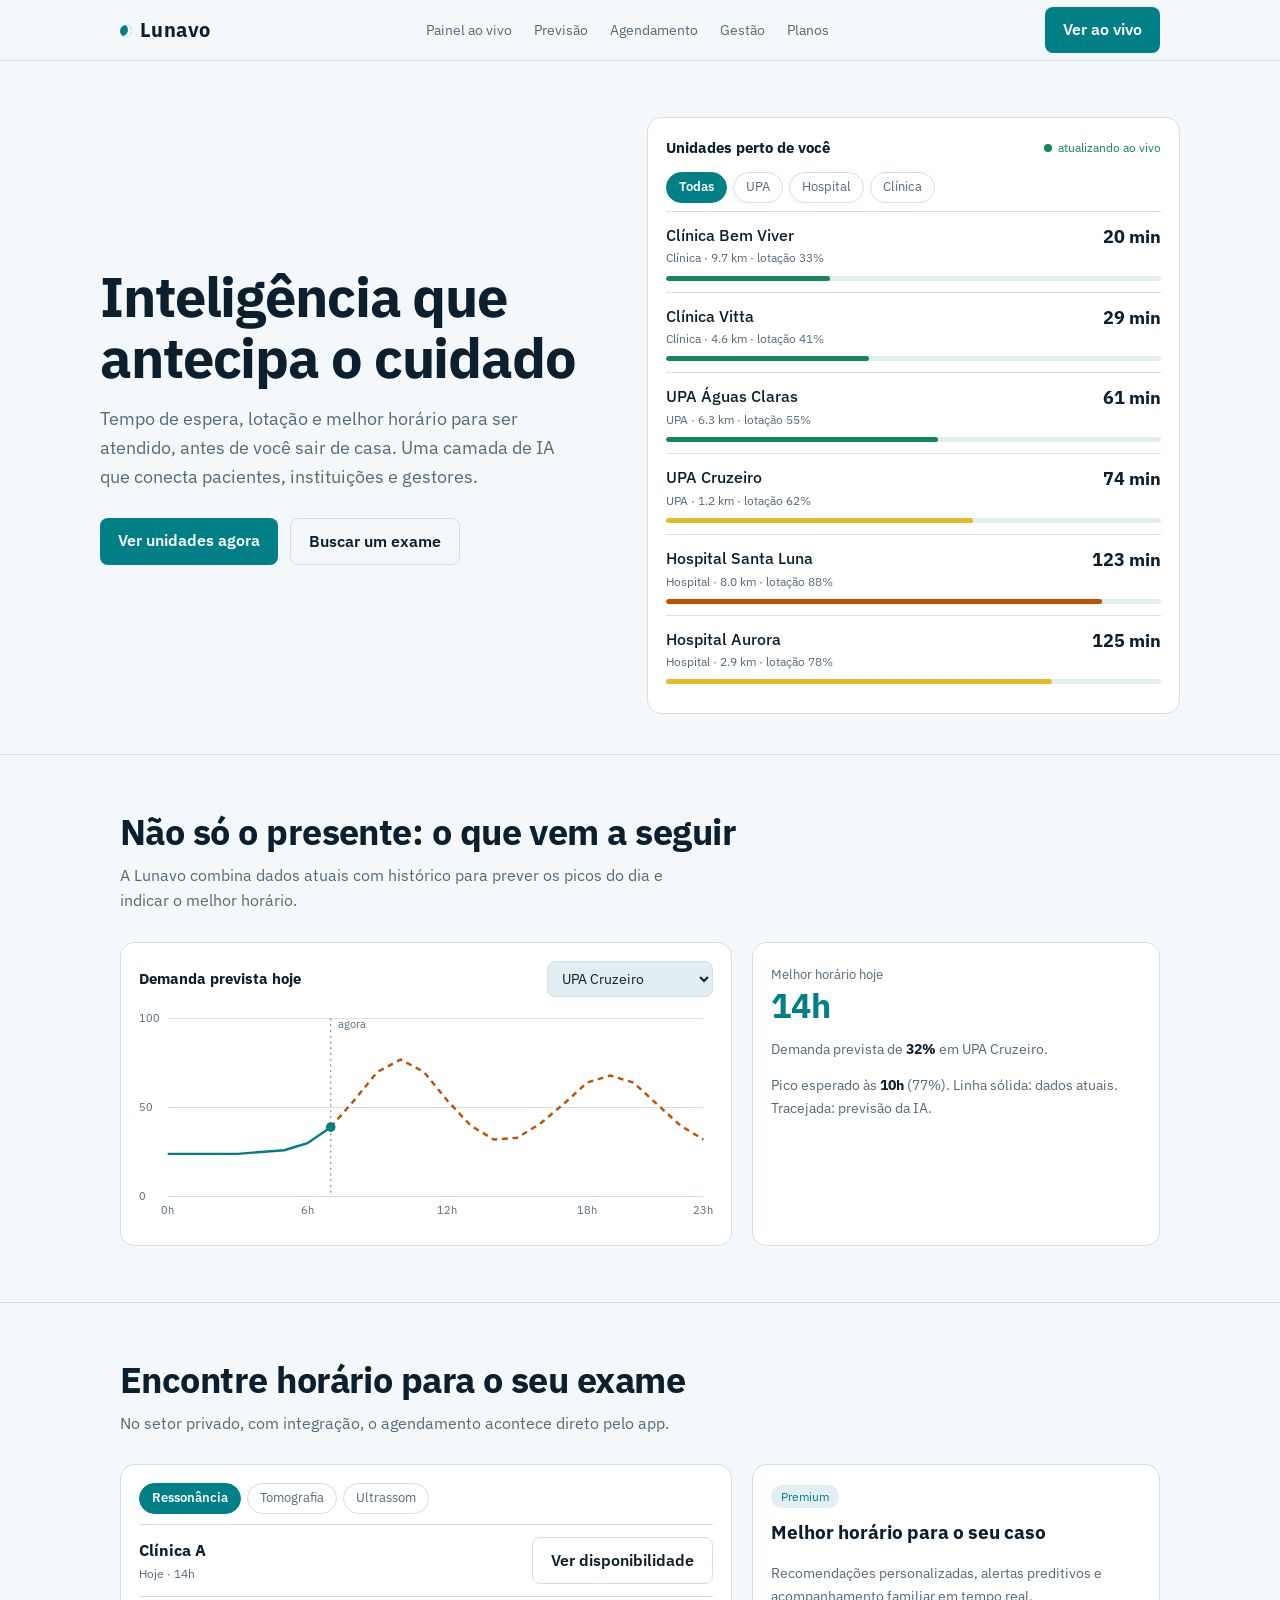
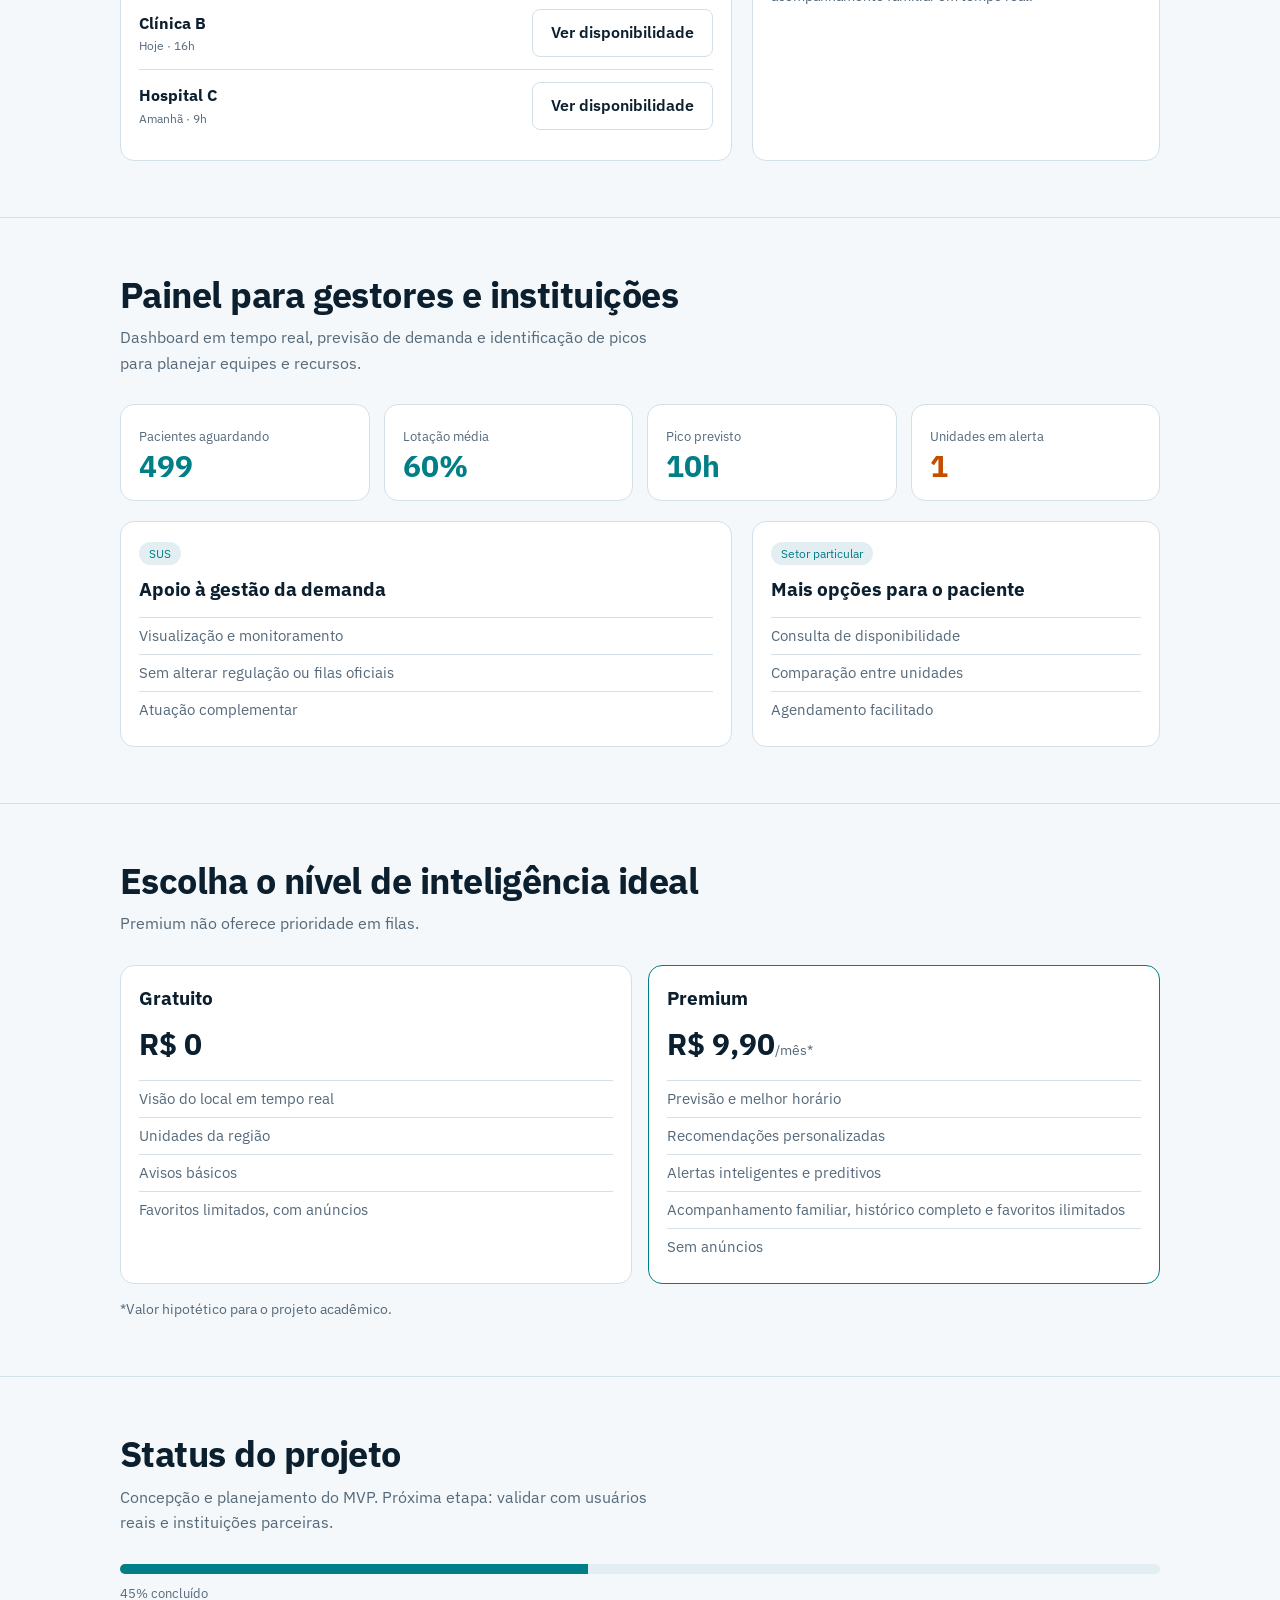
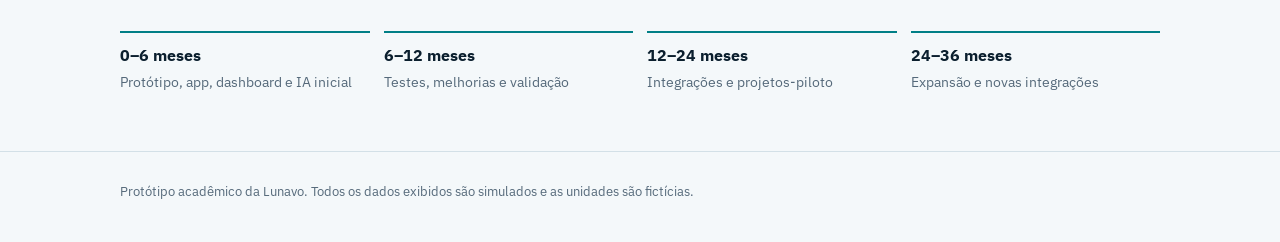
==== Lunavo – Site inicial.html @ 8974457f "Add files via upload" ====
<!DOCTYPE html>
<html lang="pt-BR">
<head>
<meta charset="utf-8">
<meta name="viewport" content="width=device-width, initial-scale=1, viewport-fit=cover">
<title>Lunavo – Inteligência que antecipa o cuidado</title>
<link rel="stylesheet" href="https://fonts.googleapis.com/css2?family=IBM+Plex+Sans:wght@400;500;600;700&display=swap">
<style>
:root{--bg:#000a15;--surf:#0d2030;--surf2:#10344e;--line:#1b2f3c;--txt:#e8f0f5;--mut:#8b96a2;--acc:#00c4c4;--warn:#f06000;--ok:#2fd08a;--on-acc:#001a1a;color-scheme:dark;box-sizing:border-box;padding-top:env(safe-area-inset-top,0px);padding-bottom:env(safe-area-inset-bottom,0px)}
@media (prefers-color-scheme:light){:root:not([data-theme="dark"]){--bg:#f4f8fa;--surf:#fff;--surf2:#e3eef3;--line:#d3e0e7;--txt:#0b1f2e;--mut:#55697a;--acc:#007f86;--warn:#c24e00;--ok:#13875a;--on-acc:#fff;color-scheme:light}}
*{box-sizing:border-box;margin:0}
html{scroll-behavior:smooth;scroll-padding-top:70px}
body{background:var(--bg);color:var(--txt);font-family:"IBM Plex Sans",system-ui,sans-serif;line-height:1.6}
a{color:inherit;text-decoration:none}
button{font:inherit;color:inherit;cursor:pointer}
:focus-visible{outline:2px solid var(--acc);outline-offset:2px}
.wrap{max-width:1080px;margin:0 auto;padding:0 20px}
header{position:sticky;top:0;z-index:5;background:color-mix(in srgb,var(--bg) 88%,transparent);backdrop-filter:blur(8px);border-bottom:1px solid var(--line)}
header .wrap{display:flex;align-items:center;justify-content:space-between;height:60px}
.logo{font-weight:700;font-size:20px;letter-spacing:.02em}
.logo i{display:inline-block;width:12px;height:12px;border-radius:50%;background:var(--acc);margin-right:8px;box-shadow:inset -4px -1px 0 var(--bg)}
nav{display:flex;gap:22px;font-size:14px;color:var(--mut)}
nav a:hover{color:var(--txt)}
@media(max-width:700px){nav{display:none}}
.btn{background:var(--acc);color:var(--on-acc);border:0;border-radius:8px;padding:10px 18px;font-weight:600}
.btn.ghost{background:transparent;color:var(--txt);border:1px solid var(--line)}
.hero{padding:56px 0 40px;display:grid;grid-template-columns:1fr 1.05fr;gap:40px;align-items:center}
@media(max-width:860px){.hero{grid-template-columns:1fr}}
h1{font-size:clamp(34px,5.4vw,56px);line-height:1.08;font-weight:700;letter-spacing:-.02em}
.lead{color:var(--mut);font-size:18px;margin:18px 0 26px;max-width:480px}
.row{display:flex;gap:12px;flex-wrap:wrap}
.panel{background:var(--surf);border:1px solid var(--line);border-radius:14px;padding:18px}
.ph{display:flex;justify-content:space-between;align-items:center;margin-bottom:12px;gap:10px;flex-wrap:wrap}
.ph b{font-size:15px}
.live{font-size:12px;color:var(--ok);display:flex;align-items:center;gap:6px}
.live::before{content:"";width:8px;height:8px;border-radius:50%;background:var(--ok);animation:pulse 1.6s infinite}
@keyframes pulse{50%{opacity:.25}}
@media(prefers-reduced-motion:reduce){.live::before{animation:none}}
.chips{display:flex;gap:6px;flex-wrap:wrap}
.chip{border:1px solid var(--line);background:transparent;border-radius:99px;padding:4px 12px;font-size:13px;color:var(--mut)}
.chip[aria-pressed="true"]{background:var(--acc);color:var(--on-acc);border-color:var(--acc);font-weight:600}
.unit{display:grid;grid-template-columns:1fr auto;gap:2px 12px;padding:11px 0;border-top:1px solid var(--line);cursor:pointer;background:none;border-left:0;border-right:0;border-bottom:0;width:100%;text-align:left}
.unit:hover .n{color:var(--acc)}
.n{font-weight:500}
.meta{font-size:12px;color:var(--mut)}
.wait{font-weight:700;font-size:18px;text-align:right}
.bar{grid-column:1/-1;height:5px;background:var(--surf2);border-radius:9px;overflow:hidden;margin-top:6px}
.bar span{display:block;height:100%;border-radius:9px;transition:width .8s,background .8s}
section{padding:56px 0;border-top:1px solid var(--line)}
h2{font-size:clamp(26px,3.6vw,36px);line-height:1.15;letter-spacing:-.015em;margin-bottom:10px}
.sub{color:var(--mut);max-width:560px;margin-bottom:28px}
.grid2{display:grid;grid-template-columns:1.5fr 1fr;gap:20px}
.grid3{display:grid;grid-template-columns:repeat(3,1fr);gap:16px}
.grid4{display:grid;grid-template-columns:repeat(4,1fr);gap:14px}
@media(max-width:860px){.grid2,.grid3{grid-template-columns:1fr}.grid4{grid-template-columns:1fr 1fr}}
select{background:var(--surf2);color:var(--txt);border:1px solid var(--line);border-radius:8px;padding:7px 10px;font:inherit;font-size:14px}
svg text{fill:var(--mut);font-size:11px;font-family:inherit}
.big{font-size:34px;font-weight:700;color:var(--acc);line-height:1.1}
.kpi .big{font-size:30px}
.kpi small{color:var(--mut);font-size:13px}
.tip{margin-top:14px;font-size:14px;color:var(--mut)}
.tip b{color:var(--txt)}
.slot{display:flex;justify-content:space-between;align-items:center;gap:10px;padding:12px 0;border-top:1px solid var(--line)}
.slot.sel{color:var(--acc)}
.msg{margin-top:12px;padding:12px;border-radius:8px;background:var(--surf2);font-size:14px;display:none}
.list{list-style:none;padding:0;margin-top:12px;color:var(--mut);font-size:15px}
.list li{padding:6px 0;border-top:1px solid var(--line)}
.tag{display:inline-block;font-size:12px;padding:2px 10px;border-radius:99px;background:var(--surf2);color:var(--acc);margin-bottom:10px}
.plan.pro{border-color:var(--acc)}
.price{font-size:30px;font-weight:700;margin:6px 0 10px}
.price small{font-size:14px;color:var(--mut);font-weight:400}
.prog{height:10px;background:var(--surf2);border-radius:9px;overflow:hidden;margin:14px 0 6px}
.prog span{display:block;width:45%;height:100%;background:var(--acc)}
.steps{display:grid;grid-template-columns:repeat(4,1fr);gap:14px;margin-top:26px}
@media(max-width:860px){.steps{grid-template-columns:1fr 1fr}}
.steps div{border-top:2px solid var(--acc);padding-top:10px}
.steps b{display:block}.steps span{color:var(--mut);font-size:14px}
footer{padding:30px 0 40px;border-top:1px solid var(--line);color:var(--mut);font-size:13px}
</style>
</head>
<body>
<header><div class="wrap">
<a class="logo" href="#topo"><i></i>Lunavo</a>
<nav><a href="#painel">Painel ao vivo</a><a href="#previsao">Previsão</a><a href="#agendar">Agendamento</a><a href="#gestao">Gestão</a><a href="#planos">Planos</a></nav>
<a class="btn" href="#painel">Ver ao vivo</a>
</div></header>

<main id="topo">
<div class="wrap hero">
<div>
<h1>Inteligência que antecipa o cuidado</h1>
<p class="lead">Tempo de espera, lotação e melhor horário para ser atendido, antes de você sair de casa. Uma camada de IA que conecta pacientes, instituições e gestores.</p>
<div class="row"><a class="btn" href="#painel">Ver unidades agora</a><a class="btn ghost" href="#agendar">Buscar um exame</a></div>
</div>
<div class="panel" id="painel">
<div class="ph"><b>Unidades perto de você</b><span class="live">atualizando ao vivo</span></div>
<div class="chips" id="filtros"></div>
<div id="lista" style="margin-top:8px"></div>
</div>
</div>

<section id="previsao"><div class="wrap">
<h2>Não só o presente: o que vem a seguir</h2>
<p class="sub">A Lunavo combina dados atuais com histórico para prever os picos do dia e indicar o melhor horário.</p>
<div class="grid2">
<div class="panel">
<div class="ph"><b>Demanda prevista hoje</b><select id="selUnid" aria-label="Unidade"></select></div>
<svg id="grafico" viewBox="0 0 600 220" width="100%" role="img" aria-label="Gráfico de demanda por hora"></svg>
</div>
<div class="panel" id="insight"></div>
</div>
</div></section>

<section id="agendar"><div class="wrap">
<h2>Encontre horário para o seu exame</h2>
<p class="sub">No setor privado, com integração, o agendamento acontece direto pelo app.</p>
<div class="grid2">
<div class="panel">
<div class="chips" id="exames"></div>
<div id="slots" style="margin-top:10px"></div>
<div class="msg" id="msg"></div>
</div>
<div class="panel"><span class="tag">Premium</span><h3>Melhor horário para o seu caso</h3><p class="tip">Recomendações personalizadas, alertas preditivos e acompanhamento familiar em tempo real.</p></div>
</div>
</div></section>

<section id="gestao"><div class="wrap">
<h2>Painel para gestores e instituições</h2>
<p class="sub">Dashboard em tempo real, previsão de demanda e identificação de picos para planejar equipes e recursos.</p>
<div class="grid4">
<div class="panel kpi"><small>Pacientes aguardando</small><div class="big" id="k1">0</div></div>
<div class="panel kpi"><small>Lotação média</small><div class="big" id="k2">0%</div></div>
<div class="panel kpi"><small>Pico previsto</small><div class="big" id="k3">–</div></div>
<div class="panel kpi"><small>Unidades em alerta</small><div class="big" id="k4" style="color:var(--warn)">0</div></div>
</div>
<div class="grid2" style="margin-top:20px">
<div class="panel"><span class="tag">SUS</span><h3>Apoio à gestão da demanda</h3>
<ul class="list"><li>Visualização e monitoramento</li><li>Sem alterar regulação ou filas oficiais</li><li>Atuação complementar</li></ul></div>
<div class="panel"><span class="tag">Setor particular</span><h3>Mais opções para o paciente</h3>
<ul class="list"><li>Consulta de disponibilidade</li><li>Comparação entre unidades</li><li>Agendamento facilitado</li></ul></div>
</div>
</div></section>

<section id="planos"><div class="wrap">
<h2>Escolha o nível de inteligência ideal</h2>
<p class="sub">Premium não oferece prioridade em filas.</p>
<div class="grid3" style="grid-template-columns:repeat(2,1fr)">
<div class="panel plan"><h3>Gratuito</h3><div class="price">R$ 0</div>
<ul class="list"><li>Visão do local em tempo real</li><li>Unidades da região</li><li>Avisos básicos</li><li>Favoritos limitados, com anúncios</li></ul></div>
<div class="panel plan pro"><h3>Premium</h3><div class="price">R$ 9,90<small>/mês*</small></div>
<ul class="list"><li>Previsão e melhor horário</li><li>Recomendações personalizadas</li><li>Alertas inteligentes e preditivos</li><li>Acompanhamento familiar, histórico completo e favoritos ilimitados</li><li>Sem anúncios</li></ul></div>
</div>
<p class="tip">*Valor hipotético para o projeto acadêmico.</p>
</div></section>

<section><div class="wrap">
<h2>Status do projeto</h2>
<p class="sub">Concepção e planejamento do MVP. Próxima etapa: validar com usuários reais e instituições parceiras.</p>
<div class="prog"><span></span></div><small style="color:var(--mut)">45% concluído</small>
<div class="steps">
<div><b>0–6 meses</b><span>Protótipo, app, dashboard e IA inicial</span></div>
<div><b>6–12 meses</b><span>Testes, melhorias e validação</span></div>
<div><b>12–24 meses</b><span>Integrações e projetos-piloto</span></div>
<div><b>24–36 meses</b><span>Expansão e novas integrações</span></div>
</div>
</div></section>
</main>

<footer><div class="wrap">Protótipo acadêmico da Lunavo. Todos os dados exibidos são simulados e as unidades são fictícias.</div></footer>

<script>
const unidades=[
{nome:"UPA Cruzeiro",tipo:"UPA",k:1.2,f:1.1,lot:62},
{nome:"Hospital Aurora",tipo:"Hospital",k:1.6,f:1.3,lot:78},
{nome:"Clínica Vitta",tipo:"Clínica",k:0.7,f:0.7,lot:41},
{nome:"UPA Águas Claras",tipo:"UPA",k:1.1,f:1,lot:55},
{nome:"Hospital Santa Luna",tipo:"Hospital",k:1.4,f:1.2,lot:88},
{nome:"Clínica Bem Viver",tipo:"Clínica",k:0.6,f:0.6,lot:33}
];
unidades.forEach((u,i)=>{u.id=i;u.dist=(1.2+i*1.7).toFixed(1)});
let filtro="Todas";
const el=id=>document.getElementById(id);
const clamp=(v,a,b)=>Math.max(a,Math.min(b,v));
const espera=u=>Math.round(u.lot*u.k);
const cor=l=>l>80?"var(--warn)":l>60?"#e8b923":"var(--ok)";

function curva(h,f){
return Math.round(clamp((22+48*Math.exp(-((h-10)**2)/7)+40*Math.exp(-((h-19)**2)/9))*f,5,100));
}

function desenharFiltros(){
el("filtros").innerHTML=["Todas","UPA","Hospital","Clínica"].map(t=>`<button class="chip" aria-pressed="${t===filtro}" data-t="${t}">${t}</button>`).join("");
el("filtros").querySelectorAll("button").forEach(b=>b.onclick=()=>{filtro=b.dataset.t;desenharFiltros();desenharLista()});
}

function desenharLista(){
const lista=unidades.filter(u=>filtro==="Todas"||u.tipo===filtro).sort((a,b)=>espera(a)-espera(b));
el("lista").innerHTML=lista.map(u=>`<button class="unit" data-id="${u.id}"><div><div class="n">${u.nome}</div><div class="meta">${u.tipo} · ${u.dist} km · lotação ${Math.round(u.lot)}%</div></div><div class="wait">${espera(u)} min</div><div class="bar"><span style="width:${u.lot}%;background:${cor(u.lot)}"></span></div></button>`).join("");
el("lista").querySelectorAll("button").forEach(b=>b.onclick=()=>{el("selUnid").value=b.dataset.id;desenharGrafico();el("previsao").scrollIntoView()});
}

function desenharGrafico(){
const u=unidades[+el("selUnid").value];
const agora=new Date().getHours();
const W=600,H=220,pl=30,pb=24,pt=10;
const x=h=>pl+(W-pl-10)*h/23,y=v=>H-pb-(H-pb-pt)*v/100;
const pts=[...Array(24).keys()].map(h=>[h,curva(h,u.f)]);
const passado=pts.filter(p=>p[0]<=agora),futuro=pts.filter(p=>p[0]>=agora);
const d=a=>a.map((p,i)=>(i?"L":"M")+x(p[0]).toFixed(1)+" "+y(p[1]).toFixed(1)).join(" ");
const grade=[0,50,100].map(v=>`<line x1="${pl}" x2="${W-10}" y1="${y(v)}" y2="${y(v)}" stroke="var(--line)"/><text x="0" y="${y(v)+4}">${v}</text>`).join("");
const horas=[0,6,12,18,23].map(h=>`<text x="${x(h)}" y="${H-6}" text-anchor="middle">${h}h</text>`).join("");
el("grafico").innerHTML=grade+horas+`<path d="${d(futuro)}" fill="none" stroke="var(--warn)" stroke-width="2.5" stroke-dasharray="6 5"/><path d="${d(passado)}" fill="none" stroke="var(--acc)" stroke-width="2.5"/><line x1="${x(agora)}" x2="${x(agora)}" y1="${pt}" y2="${H-pb}" stroke="var(--mut)" stroke-dasharray="2 4"/><circle cx="${x(agora)}" cy="${y(curva(agora,u.f))}" r="5" fill="var(--acc)"/><text x="${x(agora)+8}" y="${pt+10}">agora</text>`;
const resto=pts.filter(p=>p[0]>=agora&&p[0]<=22);
const melhor=resto.reduce((a,b)=>b[1]<a[1]?b:a,resto[0]||pts[0]);
const pico=pts.reduce((a,b)=>b[1]>a[1]?b:a);
el("insight").innerHTML=`<small style="color:var(--mut)">Melhor horário hoje</small><div class="big">${melhor[0]}h</div><p class="tip">Demanda prevista de <b>${melhor[1]}%</b> em ${u.nome}.</p><p class="tip">Pico esperado às <b>${pico[0]}h</b> (${pico[1]}%). Linha sólida: dados atuais. Tracejada: previsão da IA.</p>`;
}

function desenharGestao(){
const total=unidades.reduce((s,u)=>s+Math.round(u.lot*1.4),0);
el("k1").textContent=total;
el("k2").textContent=Math.round(unidades.reduce((s,u)=>s+u.lot,0)/unidades.length)+"%";
const agora=new Date().getHours();
const picos=[...Array(24).keys()].filter(h=>h>agora).map(h=>[h,curva(h,1)]);
const p=picos.length?picos.reduce((a,b)=>b[1]>a[1]?b:a):[19,0];
el("k3").textContent=p[0]+"h";
el("k4").textContent=unidades.filter(u=>u.lot>80).length;
}

function tick(){
unidades.forEach(u=>{u.lot=clamp(u.lot+(Math.random()-.5)*7,15,98)});
desenharLista();desenharGestao();
}

const exames={
"Ressonância":[["Clínica A","Hoje · 14h"],["Clínica B","Hoje · 16h"],["Hospital C","Amanhã · 9h"]],
"Tomografia":[["Hospital C","Hoje · 17h"],["Clínica A","Amanhã · 8h"],["Clínica D","Amanhã · 11h"]],
"Ultrassom":[["Clínica B","Hoje · 13h"],["Clínica D","Hoje · 15h"],["Clínica A","Amanhã · 10h"]]
};
let exame="Ressonância";
function desenharExames(){
el("exames").innerHTML=Object.keys(exames).map(e=>`<button class="chip" aria-pressed="${e===exame}" data-e="${e}">${e}</button>`).join("");
el("exames").querySelectorAll("button").forEach(b=>b.onclick=()=>{exame=b.dataset.e;el("msg").style.display="none";desenharExames()});
el("slots").innerHTML=exames[exame].map((s,i)=>`<div class="slot"><div><b>${s[0]}</b><div class="meta">${s[1]}</div></div><button class="btn ghost" data-i="${i}">Ver disponibilidade</button></div>`).join("");
el("slots").querySelectorAll("button").forEach(b=>b.onclick=()=>{
const s=exames[exame][+b.dataset.i];
const m=el("msg");m.style.display="block";
m.textContent=`Horário reservado (simulação): ${exame} em ${s[0]}, ${s[1]}. Você receberá um lembrete pelo app.`;
});
}

el("selUnid").innerHTML=unidades.map(u=>`<option value="${u.id}">${u.nome}</option>`).join("");
el("selUnid").onchange=desenharGrafico;
desenharFiltros();desenharLista();desenharGrafico();desenharGestao();desenharExames();
setInterval(tick,3000);
setInterval(desenharGrafico,60000);
</script>
</body>
</html>
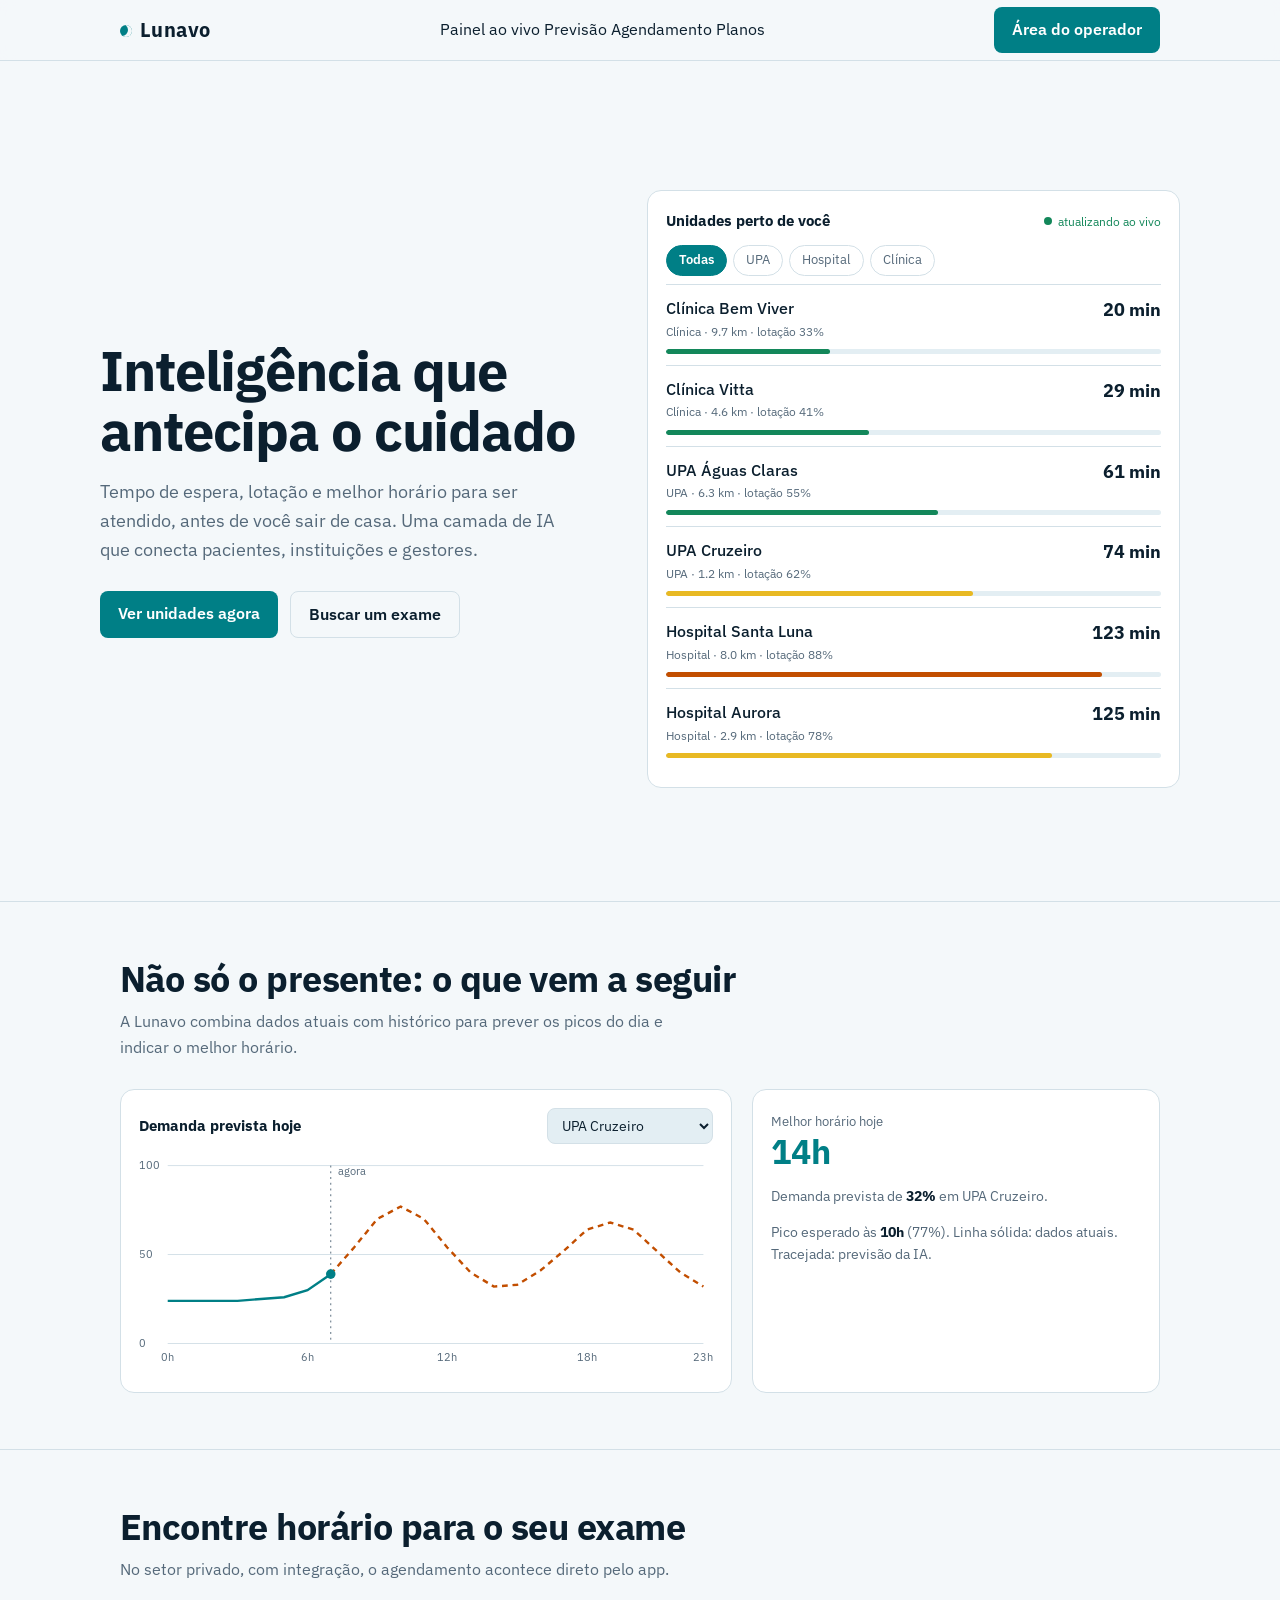
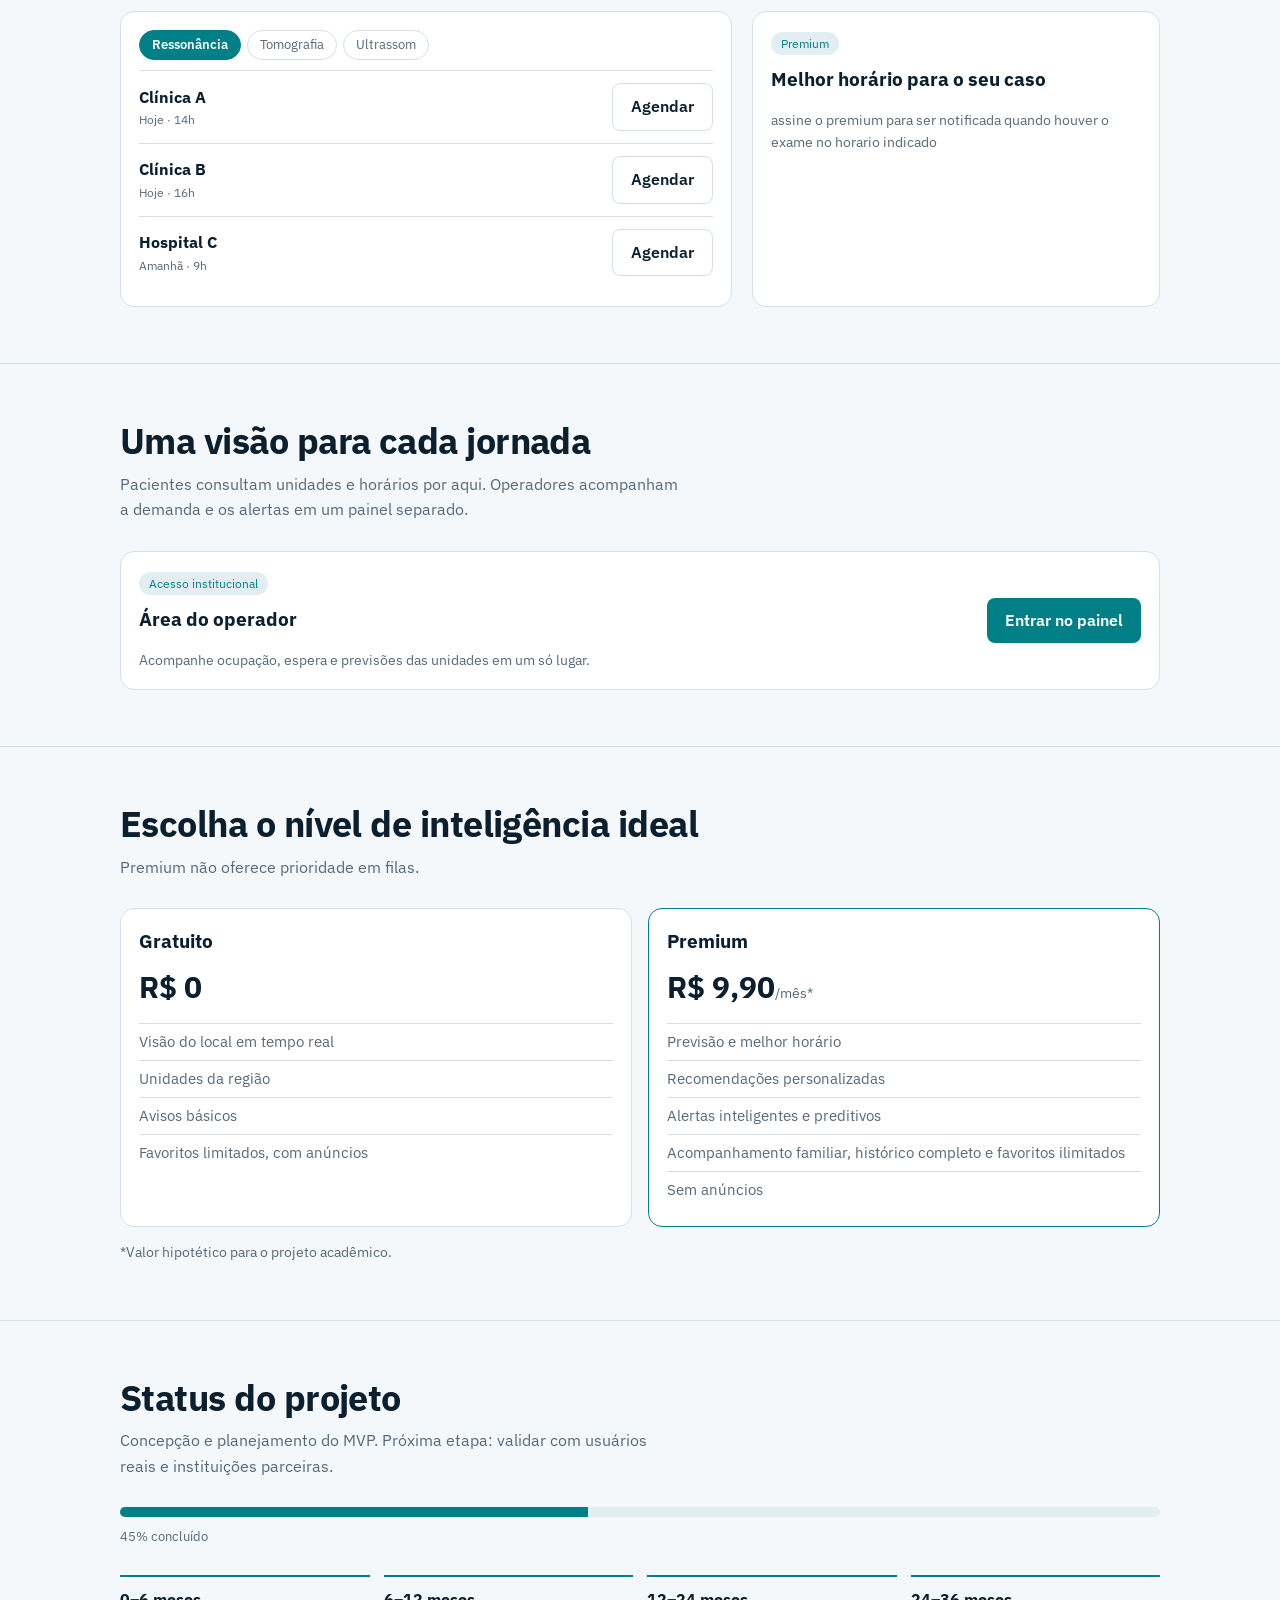
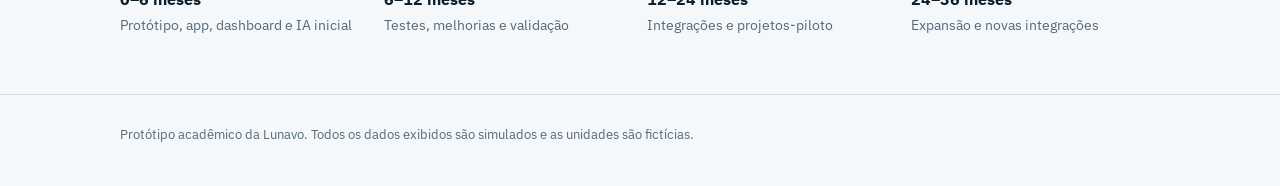
==== commit d9fb1d65: "atualizacao" ====
--- a/Lunavo – Site inicial.html
+++ b/Lunavo – Site inicial.html
@@ -1,259 +1,458 @@
 <!DOCTYPE html>
 <html lang="pt-BR">
 <head>
-<meta charset="utf-8">
-<meta name="viewport" content="width=device-width, initial-scale=1, viewport-fit=cover">
-<title>Lunavo – Inteligência que antecipa o cuidado</title>
-<link rel="stylesheet" href="https://fonts.googleapis.com/css2?family=IBM+Plex+Sans:wght@400;500;600;700&display=swap">
-<style>
-:root{--bg:#000a15;--surf:#0d2030;--surf2:#10344e;--line:#1b2f3c;--txt:#e8f0f5;--mut:#8b96a2;--acc:#00c4c4;--warn:#f06000;--ok:#2fd08a;--on-acc:#001a1a;color-scheme:dark;box-sizing:border-box;padding-top:env(safe-area-inset-top,0px);padding-bottom:env(safe-area-inset-bottom,0px)}
-@media (prefers-color-scheme:light){:root:not([data-theme="dark"]){--bg:#f4f8fa;--surf:#fff;--surf2:#e3eef3;--line:#d3e0e7;--txt:#0b1f2e;--mut:#55697a;--acc:#007f86;--warn:#c24e00;--ok:#13875a;--on-acc:#fff;color-scheme:light}}
-*{box-sizing:border-box;margin:0}
-html{scroll-behavior:smooth;scroll-padding-top:70px}
-body{background:var(--bg);color:var(--txt);font-family:"IBM Plex Sans",system-ui,sans-serif;line-height:1.6}
-a{color:inherit;text-decoration:none}
-button{font:inherit;color:inherit;cursor:pointer}
-:focus-visible{outline:2px solid var(--acc);outline-offset:2px}
-.wrap{max-width:1080px;margin:0 auto;padding:0 20px}
-header{position:sticky;top:0;z-index:5;background:color-mix(in srgb,var(--bg) 88%,transparent);backdrop-filter:blur(8px);border-bottom:1px solid var(--line)}
-header .wrap{display:flex;align-items:center;justify-content:space-between;height:60px}
-.logo{font-weight:700;font-size:20px;letter-spacing:.02em}
-.logo i{display:inline-block;width:12px;height:12px;border-radius:50%;background:var(--acc);margin-right:8px;box-shadow:inset -4px -1px 0 var(--bg)}
-nav{display:flex;gap:22px;font-size:14px;color:var(--mut)}
-nav a:hover{color:var(--txt)}
-@media(max-width:700px){nav{display:none}}
-.btn{background:var(--acc);color:var(--on-acc);border:0;border-radius:8px;padding:10px 18px;font-weight:600}
-.btn.ghost{background:transparent;color:var(--txt);border:1px solid var(--line)}
-.hero{padding:56px 0 40px;display:grid;grid-template-columns:1fr 1.05fr;gap:40px;align-items:center}
-@media(max-width:860px){.hero{grid-template-columns:1fr}}
-h1{font-size:clamp(34px,5.4vw,56px);line-height:1.08;font-weight:700;letter-spacing:-.02em}
-.lead{color:var(--mut);font-size:18px;margin:18px 0 26px;max-width:480px}
-.row{display:flex;gap:12px;flex-wrap:wrap}
-.panel{background:var(--surf);border:1px solid var(--line);border-radius:14px;padding:18px}
-.ph{display:flex;justify-content:space-between;align-items:center;margin-bottom:12px;gap:10px;flex-wrap:wrap}
-.ph b{font-size:15px}
-.live{font-size:12px;color:var(--ok);display:flex;align-items:center;gap:6px}
-.live::before{content:"";width:8px;height:8px;border-radius:50%;background:var(--ok);animation:pulse 1.6s infinite}
-@keyframes pulse{50%{opacity:.25}}
-@media(prefers-reduced-motion:reduce){.live::before{animation:none}}
-.chips{display:flex;gap:6px;flex-wrap:wrap}
-.chip{border:1px solid var(--line);background:transparent;border-radius:99px;padding:4px 12px;font-size:13px;color:var(--mut)}
-.chip[aria-pressed="true"]{background:var(--acc);color:var(--on-acc);border-color:var(--acc);font-weight:600}
-.unit{display:grid;grid-template-columns:1fr auto;gap:2px 12px;padding:11px 0;border-top:1px solid var(--line);cursor:pointer;background:none;border-left:0;border-right:0;border-bottom:0;width:100%;text-align:left}
-.unit:hover .n{color:var(--acc)}
-.n{font-weight:500}
-.meta{font-size:12px;color:var(--mut)}
-.wait{font-weight:700;font-size:18px;text-align:right}
-.bar{grid-column:1/-1;height:5px;background:var(--surf2);border-radius:9px;overflow:hidden;margin-top:6px}
-.bar span{display:block;height:100%;border-radius:9px;transition:width .8s,background .8s}
-section{padding:56px 0;border-top:1px solid var(--line)}
-h2{font-size:clamp(26px,3.6vw,36px);line-height:1.15;letter-spacing:-.015em;margin-bottom:10px}
-.sub{color:var(--mut);max-width:560px;margin-bottom:28px}
-.grid2{display:grid;grid-template-columns:1.5fr 1fr;gap:20px}
-.grid3{display:grid;grid-template-columns:repeat(3,1fr);gap:16px}
-.grid4{display:grid;grid-template-columns:repeat(4,1fr);gap:14px}
-@media(max-width:860px){.grid2,.grid3{grid-template-columns:1fr}.grid4{grid-template-columns:1fr 1fr}}
-select{background:var(--surf2);color:var(--txt);border:1px solid var(--line);border-radius:8px;padding:7px 10px;font:inherit;font-size:14px}
-svg text{fill:var(--mut);font-size:11px;font-family:inherit}
-.big{font-size:34px;font-weight:700;color:var(--acc);line-height:1.1}
-.kpi .big{font-size:30px}
-.kpi small{color:var(--mut);font-size:13px}
-.tip{margin-top:14px;font-size:14px;color:var(--mut)}
-.tip b{color:var(--txt)}
-.slot{display:flex;justify-content:space-between;align-items:center;gap:10px;padding:12px 0;border-top:1px solid var(--line)}
-.slot.sel{color:var(--acc)}
-.msg{margin-top:12px;padding:12px;border-radius:8px;background:var(--surf2);font-size:14px;display:none}
-.list{list-style:none;padding:0;margin-top:12px;color:var(--mut);font-size:15px}
-.list li{padding:6px 0;border-top:1px solid var(--line)}
-.tag{display:inline-block;font-size:12px;padding:2px 10px;border-radius:99px;background:var(--surf2);color:var(--acc);margin-bottom:10px}
-.plan.pro{border-color:var(--acc)}
-.price{font-size:30px;font-weight:700;margin:6px 0 10px}
-.price small{font-size:14px;color:var(--mut);font-weight:400}
-.prog{height:10px;background:var(--surf2);border-radius:9px;overflow:hidden;margin:14px 0 6px}
-.prog span{display:block;width:45%;height:100%;background:var(--acc)}
-.steps{display:grid;grid-template-columns:repeat(4,1fr);gap:14px;margin-top:26px}
-@media(max-width:860px){.steps{grid-template-columns:1fr 1fr}}
-.steps div{border-top:2px solid var(--acc);padding-top:10px}
-.steps b{display:block}.steps span{color:var(--mut);font-size:14px}
-footer{padding:30px 0 40px;border-top:1px solid var(--line);color:var(--mut);font-size:13px}
-</style>
+  <meta charset="utf-8">
+  <meta name="viewport" content="width=device-width, initial-scale=1, viewport-fit=cover">
+  <meta name="theme-color" content="#000a15">
+  <title>Lunavo – Inteligência que antecipa o cuidado</title>
+
+  <link rel="stylesheet" href="https://fonts.googleapis.com/css2?family=IBM+Plex+Sans:wght@400;500;600;700&display=swap">
+  <link rel="stylesheet" href="lunavo.css">
 </head>
+
 <body>
-<header><div class="wrap">
-<a class="logo" href="#topo"><i></i>Lunavo</a>
-<nav><a href="#painel">Painel ao vivo</a><a href="#previsao">Previsão</a><a href="#agendar">Agendamento</a><a href="#gestao">Gestão</a><a href="#planos">Planos</a></nav>
-<a class="btn" href="#painel">Ver ao vivo</a>
-</div></header>
-
-<main id="topo">
-<div class="wrap hero">
-<div>
-<h1>Inteligência que antecipa o cuidado</h1>
-<p class="lead">Tempo de espera, lotação e melhor horário para ser atendido, antes de você sair de casa. Uma camada de IA que conecta pacientes, instituições e gestores.</p>
-<div class="row"><a class="btn" href="#painel">Ver unidades agora</a><a class="btn ghost" href="#agendar">Buscar um exame</a></div>
-</div>
-<div class="panel" id="painel">
-<div class="ph"><b>Unidades perto de você</b><span class="live">atualizando ao vivo</span></div>
-<div class="chips" id="filtros"></div>
-<div id="lista" style="margin-top:8px"></div>
-</div>
-</div>
-
-<section id="previsao"><div class="wrap">
-<h2>Não só o presente: o que vem a seguir</h2>
-<p class="sub">A Lunavo combina dados atuais com histórico para prever os picos do dia e indicar o melhor horário.</p>
-<div class="grid2">
-<div class="panel">
-<div class="ph"><b>Demanda prevista hoje</b><select id="selUnid" aria-label="Unidade"></select></div>
-<svg id="grafico" viewBox="0 0 600 220" width="100%" role="img" aria-label="Gráfico de demanda por hora"></svg>
-</div>
-<div class="panel" id="insight"></div>
-</div>
-</div></section>
-
-<section id="agendar"><div class="wrap">
-<h2>Encontre horário para o seu exame</h2>
-<p class="sub">No setor privado, com integração, o agendamento acontece direto pelo app.</p>
-<div class="grid2">
-<div class="panel">
-<div class="chips" id="exames"></div>
-<div id="slots" style="margin-top:10px"></div>
-<div class="msg" id="msg"></div>
-</div>
-<div class="panel"><span class="tag">Premium</span><h3>Melhor horário para o seu caso</h3><p class="tip">Recomendações personalizadas, alertas preditivos e acompanhamento familiar em tempo real.</p></div>
-</div>
-</div></section>
-
-<section id="gestao"><div class="wrap">
-<h2>Painel para gestores e instituições</h2>
-<p class="sub">Dashboard em tempo real, previsão de demanda e identificação de picos para planejar equipes e recursos.</p>
-<div class="grid4">
-<div class="panel kpi"><small>Pacientes aguardando</small><div class="big" id="k1">0</div></div>
-<div class="panel kpi"><small>Lotação média</small><div class="big" id="k2">0%</div></div>
-<div class="panel kpi"><small>Pico previsto</small><div class="big" id="k3">–</div></div>
-<div class="panel kpi"><small>Unidades em alerta</small><div class="big" id="k4" style="color:var(--warn)">0</div></div>
-</div>
-<div class="grid2" style="margin-top:20px">
-<div class="panel"><span class="tag">SUS</span><h3>Apoio à gestão da demanda</h3>
-<ul class="list"><li>Visualização e monitoramento</li><li>Sem alterar regulação ou filas oficiais</li><li>Atuação complementar</li></ul></div>
-<div class="panel"><span class="tag">Setor particular</span><h3>Mais opções para o paciente</h3>
-<ul class="list"><li>Consulta de disponibilidade</li><li>Comparação entre unidades</li><li>Agendamento facilitado</li></ul></div>
-</div>
-</div></section>
-
-<section id="planos"><div class="wrap">
-<h2>Escolha o nível de inteligência ideal</h2>
-<p class="sub">Premium não oferece prioridade em filas.</p>
-<div class="grid3" style="grid-template-columns:repeat(2,1fr)">
-<div class="panel plan"><h3>Gratuito</h3><div class="price">R$ 0</div>
-<ul class="list"><li>Visão do local em tempo real</li><li>Unidades da região</li><li>Avisos básicos</li><li>Favoritos limitados, com anúncios</li></ul></div>
-<div class="panel plan pro"><h3>Premium</h3><div class="price">R$ 9,90<small>/mês*</small></div>
-<ul class="list"><li>Previsão e melhor horário</li><li>Recomendações personalizadas</li><li>Alertas inteligentes e preditivos</li><li>Acompanhamento familiar, histórico completo e favoritos ilimitados</li><li>Sem anúncios</li></ul></div>
-</div>
-<p class="tip">*Valor hipotético para o projeto acadêmico.</p>
-</div></section>
-
-<section><div class="wrap">
-<h2>Status do projeto</h2>
-<p class="sub">Concepção e planejamento do MVP. Próxima etapa: validar com usuários reais e instituições parceiras.</p>
-<div class="prog"><span></span></div><small style="color:var(--mut)">45% concluído</small>
-<div class="steps">
-<div><b>0–6 meses</b><span>Protótipo, app, dashboard e IA inicial</span></div>
-<div><b>6–12 meses</b><span>Testes, melhorias e validação</span></div>
-<div><b>12–24 meses</b><span>Integrações e projetos-piloto</span></div>
-<div><b>24–36 meses</b><span>Expansão e novas integrações</span></div>
-</div>
-</div></section>
-</main>
-
-<footer><div class="wrap">Protótipo acadêmico da Lunavo. Todos os dados exibidos são simulados e as unidades são fictícias.</div></footer>
-
-<script>
-const unidades=[
-{nome:"UPA Cruzeiro",tipo:"UPA",k:1.2,f:1.1,lot:62},
-{nome:"Hospital Aurora",tipo:"Hospital",k:1.6,f:1.3,lot:78},
-{nome:"Clínica Vitta",tipo:"Clínica",k:0.7,f:0.7,lot:41},
-{nome:"UPA Águas Claras",tipo:"UPA",k:1.1,f:1,lot:55},
-{nome:"Hospital Santa Luna",tipo:"Hospital",k:1.4,f:1.2,lot:88},
-{nome:"Clínica Bem Viver",tipo:"Clínica",k:0.6,f:0.6,lot:33}
-];
-unidades.forEach((u,i)=>{u.id=i;u.dist=(1.2+i*1.7).toFixed(1)});
-let filtro="Todas";
-const el=id=>document.getElementById(id);
-const clamp=(v,a,b)=>Math.max(a,Math.min(b,v));
-const espera=u=>Math.round(u.lot*u.k);
-const cor=l=>l>80?"var(--warn)":l>60?"#e8b923":"var(--ok)";
-
-function curva(h,f){
-return Math.round(clamp((22+48*Math.exp(-((h-10)**2)/7)+40*Math.exp(-((h-19)**2)/9))*f,5,100));
-}
-
-function desenharFiltros(){
-el("filtros").innerHTML=["Todas","UPA","Hospital","Clínica"].map(t=>`<button class="chip" aria-pressed="${t===filtro}" data-t="${t}">${t}</button>`).join("");
-el("filtros").querySelectorAll("button").forEach(b=>b.onclick=()=>{filtro=b.dataset.t;desenharFiltros();desenharLista()});
-}
-
-function desenharLista(){
-const lista=unidades.filter(u=>filtro==="Todas"||u.tipo===filtro).sort((a,b)=>espera(a)-espera(b));
-el("lista").innerHTML=lista.map(u=>`<button class="unit" data-id="${u.id}"><div><div class="n">${u.nome}</div><div class="meta">${u.tipo} · ${u.dist} km · lotação ${Math.round(u.lot)}%</div></div><div class="wait">${espera(u)} min</div><div class="bar"><span style="width:${u.lot}%;background:${cor(u.lot)}"></span></div></button>`).join("");
-el("lista").querySelectorAll("button").forEach(b=>b.onclick=()=>{el("selUnid").value=b.dataset.id;desenharGrafico();el("previsao").scrollIntoView()});
-}
-
-function desenharGrafico(){
-const u=unidades[+el("selUnid").value];
-const agora=new Date().getHours();
-const W=600,H=220,pl=30,pb=24,pt=10;
-const x=h=>pl+(W-pl-10)*h/23,y=v=>H-pb-(H-pb-pt)*v/100;
-const pts=[...Array(24).keys()].map(h=>[h,curva(h,u.f)]);
-const passado=pts.filter(p=>p[0]<=agora),futuro=pts.filter(p=>p[0]>=agora);
-const d=a=>a.map((p,i)=>(i?"L":"M")+x(p[0]).toFixed(1)+" "+y(p[1]).toFixed(1)).join(" ");
-const grade=[0,50,100].map(v=>`<line x1="${pl}" x2="${W-10}" y1="${y(v)}" y2="${y(v)}" stroke="var(--line)"/><text x="0" y="${y(v)+4}">${v}</text>`).join("");
-const horas=[0,6,12,18,23].map(h=>`<text x="${x(h)}" y="${H-6}" text-anchor="middle">${h}h</text>`).join("");
-el("grafico").innerHTML=grade+horas+`<path d="${d(futuro)}" fill="none" stroke="var(--warn)" stroke-width="2.5" stroke-dasharray="6 5"/><path d="${d(passado)}" fill="none" stroke="var(--acc)" stroke-width="2.5"/><line x1="${x(agora)}" x2="${x(agora)}" y1="${pt}" y2="${H-pb}" stroke="var(--mut)" stroke-dasharray="2 4"/><circle cx="${x(agora)}" cy="${y(curva(agora,u.f))}" r="5" fill="var(--acc)"/><text x="${x(agora)+8}" y="${pt+10}">agora</text>`;
-const resto=pts.filter(p=>p[0]>=agora&&p[0]<=22);
-const melhor=resto.reduce((a,b)=>b[1]<a[1]?b:a,resto[0]||pts[0]);
-const pico=pts.reduce((a,b)=>b[1]>a[1]?b:a);
-el("insight").innerHTML=`<small style="color:var(--mut)">Melhor horário hoje</small><div class="big">${melhor[0]}h</div><p class="tip">Demanda prevista de <b>${melhor[1]}%</b> em ${u.nome}.</p><p class="tip">Pico esperado às <b>${pico[0]}h</b> (${pico[1]}%). Linha sólida: dados atuais. Tracejada: previsão da IA.</p>`;
-}
-
-function desenharGestao(){
-const total=unidades.reduce((s,u)=>s+Math.round(u.lot*1.4),0);
-el("k1").textContent=total;
-el("k2").textContent=Math.round(unidades.reduce((s,u)=>s+u.lot,0)/unidades.length)+"%";
-const agora=new Date().getHours();
-const picos=[...Array(24).keys()].filter(h=>h>agora).map(h=>[h,curva(h,1)]);
-const p=picos.length?picos.reduce((a,b)=>b[1]>a[1]?b:a):[19,0];
-el("k3").textContent=p[0]+"h";
-el("k4").textContent=unidades.filter(u=>u.lot>80).length;
-}
-
-function tick(){
-unidades.forEach(u=>{u.lot=clamp(u.lot+(Math.random()-.5)*7,15,98)});
-desenharLista();desenharGestao();
-}
-
-const exames={
-"Ressonância":[["Clínica A","Hoje · 14h"],["Clínica B","Hoje · 16h"],["Hospital C","Amanhã · 9h"]],
-"Tomografia":[["Hospital C","Hoje · 17h"],["Clínica A","Amanhã · 8h"],["Clínica D","Amanhã · 11h"]],
-"Ultrassom":[["Clínica B","Hoje · 13h"],["Clínica D","Hoje · 15h"],["Clínica A","Amanhã · 10h"]]
-};
-let exame="Ressonância";
-function desenharExames(){
-el("exames").innerHTML=Object.keys(exames).map(e=>`<button class="chip" aria-pressed="${e===exame}" data-e="${e}">${e}</button>`).join("");
-el("exames").querySelectorAll("button").forEach(b=>b.onclick=()=>{exame=b.dataset.e;el("msg").style.display="none";desenharExames()});
-el("slots").innerHTML=exames[exame].map((s,i)=>`<div class="slot"><div><b>${s[0]}</b><div class="meta">${s[1]}</div></div><button class="btn ghost" data-i="${i}">Ver disponibilidade</button></div>`).join("");
-el("slots").querySelectorAll("button").forEach(b=>b.onclick=()=>{
-const s=exames[exame][+b.dataset.i];
-const m=el("msg");m.style.display="block";
-m.textContent=`Horário reservado (simulação): ${exame} em ${s[0]}, ${s[1]}. Você receberá um lembrete pelo app.`;
-});
-}
-
-el("selUnid").innerHTML=unidades.map(u=>`<option value="${u.id}">${u.nome}</option>`).join("");
-el("selUnid").onchange=desenharGrafico;
-desenharFiltros();desenharLista();desenharGrafico();desenharGestao();desenharExames();
-setInterval(tick,3000);
-setInterval(desenharGrafico,60000);
-</script>
+  <header>
+    <div class="wrap">
+      <a class="logo" href="#topo"><i aria-hidden="true"></i>Lunavo</a>
+
+      <nav aria-label="Navegação principal">
+        <a href="#painel">Painel ao vivo</a>
+        <a href="#previsao">Previsão</a>
+        <a href="#agendar">Agendamento</a>
+        <a href="#planos">Planos</a>
+      </nav>
+
+      <a class="btn" href="operador.html">Área do operador</a>
+    </div>
+  </header>
+
+  <main id="topo">
+    <div class="wrap hero">
+      <div>
+        <h1>Inteligência que antecipa o cuidado</h1>
+        <p class="lead">
+          Tempo de espera, lotação e melhor horário para ser atendido, antes de você sair de casa.
+          Uma camada de IA que conecta pacientes, instituições e gestores.
+        </p>
+        <div class="row">
+          <a class="btn" href="#painel">Ver unidades agora</a>
+          <a class="btn ghost" href="#agendar">Buscar um exame</a>
+        </div>
+      </div>
+
+      <div class="panel" id="painel">
+        <div class="ph">
+          <b>Unidades perto de você</b>
+          <span class="live">atualizando ao vivo</span>
+        </div>
+        <div class="chips" id="filtros" aria-label="Filtrar unidades"></div>
+        <div id="lista" style="margin-top: 8px"></div>
+      </div>
+    </div>
+
+    <section id="previsao">
+      <div class="wrap">
+        <h2>Não só o presente: o que vem a seguir</h2>
+        <p class="sub">
+          A Lunavo combina dados atuais com histórico para prever os picos do dia e indicar o melhor horário.
+        </p>
+
+        <div class="grid2">
+          <div class="panel">
+            <div class="ph">
+              <b>Demanda prevista hoje</b>
+              <select id="selUnid" aria-label="Unidade"></select>
+            </div>
+            <svg id="grafico" viewBox="0 0 600 220" width="100%" role="img" aria-label="Gráfico de demanda por hora"></svg>
+          </div>
+          <div class="panel" id="insight"></div>
+        </div>
+      </div>
+    </section>
+
+    <section id="agendar">
+      <div class="wrap">
+        <h2>Encontre horário para o seu exame</h2>
+        <p class="sub">No setor privado, com integração, o agendamento acontece direto pelo app.</p>
+
+        <div class="grid2">
+          <div class="panel">
+            <div class="chips" id="exames" aria-label="Tipos de exame"></div>
+            <div id="slots" style="margin-top: 10px"></div>
+            <div class="msg" id="msg" role="status" aria-live="polite"></div>
+          </div>
+
+          <div class="panel">
+            <span class="tag">Premium</span>
+            <h3>Melhor horário para o seu caso</h3>
+            <p class="tip">assine o premium para ser notificada quando houver o exame no horario indicado</p>
+          </div>
+        </div>
+      </div>
+    </section>
+
+    <section>
+      <div class="wrap">
+        <h2>Uma visão para cada jornada</h2>
+        <p class="sub">
+          Pacientes consultam unidades e horários por aqui. Operadores acompanham a demanda e os alertas em um painel separado.
+        </p>
+        <div class="panel operator-entry">
+          <div>
+            <span class="tag">Acesso institucional</span>
+            <h3>Área do operador</h3>
+            <p class="tip">Acompanhe ocupação, espera e previsões das unidades em um só lugar.</p>
+          </div>
+          <a class="btn" href="operador.html">Entrar no painel</a>
+        </div>
+      </div>
+    </section>
+
+    <section id="planos">
+      <div class="wrap">
+        <h2>Escolha o nível de inteligência ideal</h2>
+        <p class="sub">Premium não oferece prioridade em filas.</p>
+
+        <div class="grid3" style="grid-template-columns: repeat(2, 1fr)">
+          <div class="panel plan">
+            <h3>Gratuito</h3>
+            <div class="price">R$ 0</div>
+            <ul class="list">
+              <li>Visão do local em tempo real</li>
+              <li>Unidades da região</li>
+              <li>Avisos básicos</li>
+              <li>Favoritos limitados, com anúncios</li>
+            </ul>
+          </div>
+
+          <div class="panel plan pro">
+            <h3>Premium</h3>
+            <div class="price">R$ 9,90<small>/mês*</small></div>
+            <ul class="list">
+              <li>Previsão e melhor horário</li>
+              <li>Recomendações personalizadas</li>
+              <li>Alertas inteligentes e preditivos</li>
+              <li>Acompanhamento familiar, histórico completo e favoritos ilimitados</li>
+              <li>Sem anúncios</li>
+            </ul>
+          </div>
+        </div>
+
+        <p class="tip">*Valor hipotético para o projeto acadêmico.</p>
+      </div>
+    </section>
+
+    <section>
+      <div class="wrap">
+        <h2>Status do projeto</h2>
+        <p class="sub">
+          Concepção e planejamento do MVP. Próxima etapa: validar com usuários reais e instituições parceiras.
+        </p>
+
+        <div class="prog"><span></span></div>
+        <small style="color: var(--mut)">45% concluído</small>
+
+        <div class="steps">
+          <div><b>0–6 meses</b><span>Protótipo, app, dashboard e IA inicial</span></div>
+          <div><b>6–12 meses</b><span>Testes, melhorias e validação</span></div>
+          <div><b>12–24 meses</b><span>Integrações e projetos-piloto</span></div>
+          <div><b>24–36 meses</b><span>Expansão e novas integrações</span></div>
+        </div>
+      </div>
+    </section>
+  </main>
+
+  <footer>
+    <div class="wrap">
+      Protótipo acadêmico da Lunavo. Todos os dados exibidos são simulados e as unidades são fictícias.
+    </div>
+  </footer>
+
+  <script src="lunavo.js"></script>
+  <!-- JavaScript antigo mantido temporariamente como referência:
+  <script>
+    const unidades = [
+      { nome: "UPA Cruzeiro", tipo: "UPA", k: 1.2, f: 1.1, lot: 62 },
+      { nome: "Hospital Aurora", tipo: "Hospital", k: 1.6, f: 1.3, lot: 78 },
+      { nome: "Clínica Vitta", tipo: "Clínica", k: 0.7, f: 0.7, lot: 41 },
+      { nome: "UPA Águas Claras", tipo: "UPA", k: 1.1, f: 1, lot: 55 },
+      { nome: "Hospital Santa Luna", tipo: "Hospital", k: 1.4, f: 1.2, lot: 88 },
+      { nome: "Clínica Bem Viver", tipo: "Clínica", k: 0.6, f: 0.6, lot: 33 }
+    ];
+
+    unidades.forEach((unidade, index) => {
+      unidade.id = index;
+      unidade.dist = (1.2 + index * 1.7).toFixed(1);
+    });
+
+    let filtro = "Todas";
+
+    const el = id => document.getElementById(id);
+    const clamp = (valor, minimo, maximo) =>
+      Math.max(minimo, Math.min(maximo, valor));
+
+    const espera = unidade => Math.round(unidade.lot * unidade.k);
+
+    const corLotacao = lotacao => {
+      if (lotacao > 80) return "var(--warn)";
+      if (lotacao > 60) return "#e8b923";
+      return "var(--ok)";
+    };
+
+    function curva(hora, fator) {
+      const picoManha = 48 * Math.exp(-((hora - 10) ** 2) / 7);
+      const picoTarde = 40 * Math.exp(-((hora - 19) ** 2) / 9);
+      return Math.round(clamp((22 + picoManha + picoTarde) * fator, 5, 100));
+    }
+
+    function desenharFiltros() {
+      el("filtros").innerHTML = ["Todas", "UPA", "Hospital", "Clínica"]
+        .map(tipo => `
+          <button
+            class="chip"
+            aria-pressed="${tipo === filtro}"
+            data-tipo="${tipo}">
+            ${tipo}
+          </button>`)
+        .join("");
+
+      el("filtros").querySelectorAll("button").forEach(botao => {
+        botao.addEventListener("click", () => {
+          filtro = botao.dataset.tipo;
+          desenharFiltros();
+          desenharLista();
+        });
+      });
+    }
+
+    function desenharLista() {
+      const lista = unidades
+        .filter(unidade => filtro === "Todas" || unidade.tipo === filtro)
+        .sort((a, b) => espera(a) - espera(b));
+
+      el("lista").innerHTML = lista.map(unidade => `
+        <button class="unit" data-id="${unidade.id}">
+          <div>
+            <div class="n">${unidade.nome}</div>
+            <div class="meta">
+              ${unidade.tipo} · ${unidade.dist} km · lotação ${Math.round(unidade.lot)}%
+            </div>
+          </div>
+          <div class="wait">${espera(unidade)} min</div>
+          <div class="bar">
+            <span style="width: ${unidade.lot}%; background: ${corLotacao(unidade.lot)}"></span>
+          </div>
+        </button>`).join("");
+
+      el("lista").querySelectorAll("button").forEach(botao => {
+        botao.addEventListener("click", () => {
+          el("selUnid").value = botao.dataset.id;
+          desenharGrafico();
+          el("previsao").scrollIntoView();
+        });
+      });
+    }
+
+    function desenharGrafico() {
+      const unidade = unidades[Number(el("selUnid").value)];
+      const agora = new Date().getHours();
+      const largura = 600;
+      const altura = 220;
+      const margemEsquerda = 30;
+      const margemBaixo = 24;
+      const margemTopo = 10;
+
+      const posicaoX = hora =>
+        margemEsquerda + (largura - margemEsquerda - 10) * hora / 23;
+
+      const posicaoY = valor =>
+        altura - margemBaixo - (altura - margemBaixo - margemTopo) * valor / 100;
+
+      const pontos = [...Array(24).keys()].map(hora => [
+        hora,
+        curva(hora, unidade.f)
+      ]);
+
+      const passado = pontos.filter(ponto => ponto[0] <= agora);
+      const futuro = pontos.filter(ponto => ponto[0] >= agora);
+
+      const caminho = pontos => pontos
+        .map((ponto, index) =>
+          `${index ? "L" : "M"}${posicaoX(ponto[0]).toFixed(1)} ${posicaoY(ponto[1]).toFixed(1)}`)
+        .join(" ");
+
+      const grade = [0, 50, 100].map(valor => `
+        <line
+          x1="${margemEsquerda}"
+          x2="${largura - 10}"
+          y1="${posicaoY(valor)}"
+          y2="${posicaoY(valor)}"
+          stroke="var(--line)"/>
+        <text x="0" y="${posicaoY(valor) + 4}">${valor}</text>`)
+        .join("");
+
+      const horas = [0, 6, 12, 18, 23].map(hora => `
+        <text
+          x="${posicaoX(hora)}"
+          y="${altura - 6}"
+          text-anchor="middle">${hora}h</text>`)
+        .join("");
+
+      el("grafico").innerHTML = `
+        ${grade}
+        ${horas}
+        <path d="${caminho(futuro)}" fill="none" stroke="var(--warn)" stroke-width="2.5" stroke-dasharray="6 5"/>
+        <path d="${caminho(passado)}" fill="none" stroke="var(--acc)" stroke-width="2.5"/>
+        <line
+          x1="${posicaoX(agora)}"
+          x2="${posicaoX(agora)}"
+          y1="${margemTopo}"
+          y2="${altura - margemBaixo}"
+          stroke="var(--mut)"
+          stroke-dasharray="2 4"/>
+        <circle
+          cx="${posicaoX(agora)}"
+          cy="${posicaoY(curva(agora, unidade.f))}"
+          r="5"
+          fill="var(--acc)"/>
+        <text x="${posicaoX(agora) + 8}" y="${margemTopo + 10}">agora</text>`;
+
+      const proximasHoras = pontos.filter(ponto =>
+        ponto[0] >= agora && ponto[0] <= 22
+      );
+
+      const melhor = proximasHoras.reduce(
+        (atual, candidato) => candidato[1] < atual[1] ? candidato : atual,
+        proximasHoras[0] || pontos[0]
+      );
+
+      const pico = pontos.reduce((atual, candidato) =>
+        candidato[1] > atual[1] ? candidato : atual
+      );
+
+      el("insight").innerHTML = `
+        <small style="color: var(--mut)">Melhor horário hoje</small>
+        <div class="big">${melhor[0]}h</div>
+        <p class="tip">
+          Demanda prevista de <b>${melhor[1]}%</b> em ${unidade.nome}.
+        </p>
+        <p class="tip">
+          Pico esperado às <b>${pico[0]}h</b> (${pico[1]}%).
+          Linha sólida: dados atuais. Tracejada: previsão da IA.
+        </p>`;
+    }
+
+    function desenharGestao() {
+      const total = unidades.reduce(
+        (soma, unidade) => soma + Math.round(unidade.lot * 1.4),
+        0
+      );
+
+      el("k1").textContent = total;
+      el("k2").textContent = `${Math.round(
+        unidades.reduce((soma, unidade) => soma + unidade.lot, 0) / unidades.length
+      )}%`;
+
+      const agora = new Date().getHours();
+      const picos = [...Array(24).keys()]
+        .filter(hora => hora > agora)
+        .map(hora => [hora, curva(hora, 1)]);
+
+      const pico = picos.length
+        ? picos.reduce((atual, candidato) => candidato[1] > atual[1] ? candidato : atual)
+        : [19, 0];
+
+      el("k3").textContent = `${pico[0]}h`;
+      el("k4").textContent = unidades.filter(unidade => unidade.lot > 80).length;
+    }
+
+    function tick() {
+      unidades.forEach(unidade => {
+        unidade.lot = clamp(unidade.lot + (Math.random() - 0.5) * 7, 15, 98);
+      });
+
+      desenharLista();
+      desenharGestao();
+    }
+
+    const exames = {
+      Ressonância: [
+        ["Clínica A", "Hoje · 14h"],
+        ["Clínica B", "Hoje · 16h"],
+        ["Hospital C", "Amanhã · 9h"]
+      ],
+      Tomografia: [
+        ["Hospital C", "Hoje · 17h"],
+        ["Clínica A", "Amanhã · 8h"],
+        ["Clínica D", "Amanhã · 11h"]
+      ],
+      Ultrassom: [
+        ["Clínica B", "Hoje · 13h"],
+        ["Clínica D", "Hoje · 15h"],
+        ["Clínica A", "Amanhã · 10h"]
+      ]
+    };
+
+    let exame = "Ressonância";
+
+    function desenharExames() {
+      el("exames").innerHTML = Object.keys(exames)
+        .map(nome => `
+          <button
+            class="chip"
+            aria-pressed="${nome === exame}"
+            data-exame="${nome}">
+            ${nome}
+          </button>`)
+        .join("");
+
+      el("exames").querySelectorAll("button").forEach(botao => {
+        botao.addEventListener("click", () => {
+          exame = botao.dataset.exame;
+          el("msg").style.display = "none";
+          desenharExames();
+        });
+      });
+
+      el("slots").innerHTML = exames[exame].map((horario, index) => `
+        <div class="slot">
+          <div>
+            <b>${horario[0]}</b>
+            <div class="meta">${horario[1]}</div>
+          </div>
+          <button class="btn ghost" data-index="${index}">
+            Ver disponibilidade
+          </button>
+        </div>`).join("");
+
+      el("slots").querySelectorAll("button").forEach(botao => {
+        botao.addEventListener("click", () => {
+          const horario = exames[exame][Number(botao.dataset.index)];
+          const mensagem = el("msg");
+
+          mensagem.style.display = "block";
+          mensagem.textContent =
+            `Horário reservado (simulação): ${exame} em ${horario[0]}, ${horario[1]}. ` +
+            "Você receberá um lembrete pelo app.";
+        });
+      });
+    }
+
+    el("selUnid").innerHTML = unidades
+      .map(unidade => `<option value="${unidade.id}">${unidade.nome}</option>`)
+      .join("");
+
+    el("selUnid").addEventListener("change", desenharGrafico);
+
+    desenharFiltros();
+    desenharLista();
+    desenharGrafico();
+    desenharGestao();
+    desenharExames();
+
+    setInterval(tick, 3000);
+    setInterval(desenharGrafico, 60000);
+  </script>
+  -->
 </body>
 </html>
--- a/lunavo.css
+++ b/lunavo.css
@@ -0,0 +1,87 @@
+:root{--bg:#000a15;--surf:#0d2030;--surf2:#10344e;--line:#1b2f3c;--txt:#e8f0f5;--mut:#8b96a2;--acc:#00c4c4;--warn:#f06000;--ok:#2fd08a;--on-acc:#001a1a;color-scheme:dark}
+@media(prefers-color-scheme:light){:root:not([data-theme="dark"]){--bg:#f4f8fa;--surf:#fff;--surf2:#e3eef3;--line:#d3e0e7;--txt:#0b1f2e;--mut:#55697a;--acc:#007f86;--warn:#c24e00;--ok:#13875a;--on-acc:#fff;color-scheme:light}}
+*{box-sizing:border-box;margin:0}
+html{scroll-behavior:smooth;scroll-padding-top:70px}
+body{min-height:100vh;background:var(--bg);color:var(--txt);font-family:"IBM Plex Sans",system-ui,sans-serif;line-height:1.6;padding-top:env(safe-area-inset-top,0);padding-bottom:env(safe-area-inset-bottom,0)}
+a{color:inherit;text-decoration:none}button,select{font:inherit;color:inherit}button{cursor:pointer}
+:focus-visible{outline:2px solid var(--acc);outline-offset:2px}
+.wrap{max-width:1080px;margin:0 auto;padding:0 20px}
+header{position:sticky;top:0;z-index:5;background:color-mix(in srgb,var(--bg) 88%,transparent);border-bottom:1px solid var(--line);backdrop-filter:blur(8px)}
+header .wrap{height:60px;display:flex;align-items:center;justify-content:space-between}
+.logo{font-size:20px;font-weight:700;letter-spacing:.02em}.logo i{width:12px;height:12px;display:inline-block;margin-right:8px;border-radius:50%;background:var(--acc);box-shadow:inset -4px -1px 0 var(--bg)}
+av{display:flex;gap:22px;color:var(--mut);font-size:14px}nav a:hover{color:var(--txt)}
+.btn{padding:10px 18px;border:0;border-radius:8px;background:var(--acc);color:var(--on-acc);font-weight:600}.btn.ghost{border:1px solid var(--line);background:transparent;color:var(--txt)}
+.hero{min-height:calc(100vh - 60px);padding:56px 0 40px;display:grid;grid-template-columns:1fr 1.05fr;align-items:center;gap:40px}
+h1{font-size:clamp(34px,5.4vw,56px);line-height:1.08;font-weight:700;letter-spacing:-.02em}h2{margin-bottom:10px;font-size:clamp(26px,3.6vw,36px);line-height:1.15;letter-spacing:-.015em}
+.lead{max-width:480px;margin:18px 0 26px;color:var(--mut);font-size:18px}.row{display:flex;flex-wrap:wrap;gap:12px}
+.panel{padding:18px;border:1px solid var(--line);border-radius:14px;background:var(--surf)}
+.operator-entry{display:flex;align-items:center;justify-content:space-between;gap:20px}
+.operator-page{background:radial-gradient(ellipse at 85% 0%,color-mix(in srgb,var(--surf2) 45%,var(--bg)),var(--bg) 42%)}
+.operator-page header .wrap{gap:20px}
+.logo span{margin-left:8px;color:var(--mut);font-size:13px;font-weight:500}
+.operator-back{color:var(--mut);font-size:14px}
+.operator-back:hover{color:var(--txt)}
+.operator-shell{max-width:1080px;min-height:calc(100vh - 140px);margin:0 auto;padding:52px 20px 72px}
+.operator-login{width:min(100%,420px);margin:30px auto;padding:30px;border:1px solid var(--line);border-radius:8px;background:var(--surf)}
+.operator-login h1,.dashboard-heading h1{font-size:32px;line-height:1.15}
+.operator-login .sub{margin:10px 0 24px}
+.operator-login form{display:grid;gap:8px}
+.operator-login label{margin-top:8px;font-size:14px;font-weight:600}
+.operator-login input{width:100%;padding:11px 12px;border:1px solid var(--line);border-radius:6px;background:var(--bg);color:var(--txt)}
+.login-submit{margin-top:14px}
+.login-error{color:var(--warn);font-size:14px}
+.login-note,.metric-note{display:block;margin-top:12px;color:var(--mut);font-size:12px}
+.dashboard-heading{margin-bottom:24px;display:flex;align-items:flex-end;justify-content:space-between;gap:20px}
+.dashboard-heading .sub{margin:8px 0 0}
+.dashboard-actions{display:flex;align-items:center;gap:18px}
+.dashboard-actions .live{white-space:nowrap}
+.operator-kpis{margin-bottom:18px}
+.operator-kpis .panel{border-radius:6px}
+.alert-value{color:var(--warn)}
+.operator-content-grid{margin-bottom:18px;display:grid;grid-template-columns:1.6fr 1fr;gap:18px}
+.operator-chart-panel,.recommendation-panel,.unit-panel{border-radius:6px}
+.demand-chart{height:210px;padding:12px 4px 0;display:grid;grid-template-columns:repeat(6,1fr);align-items:end;gap:14px}
+.chart-column{height:100%;display:grid;grid-template-rows:20px 1fr 22px;justify-items:center;align-items:end;color:var(--mut);font-size:12px}
+.chart-value{color:var(--txt);font-size:12px}
+.chart-track{width:min(34px,70%);height:100%;display:flex;align-items:flex-end;overflow:hidden;border-radius:4px 4px 0 0;background:var(--surf2)}
+.chart-track i{width:100%;display:block;border-radius:4px 4px 0 0;background:var(--acc);transition:height .5s}
+.recommendation-panel h2{margin:4px 0 10px;font-size:22px}
+.recommendation-panel>p{min-height:72px;color:var(--mut);font-size:14px}
+.recommendation-stat{padding:10px 0;display:flex;justify-content:space-between;gap:12px;border-top:1px solid var(--line);font-size:13px}
+.recommendation-stat span{color:var(--mut)}
+.unit-table-wrap{overflow-x:auto}
+.unit-table{width:100%;border-collapse:collapse;text-align:left;font-size:14px}
+.unit-table th,.unit-table td{padding:12px 10px;border-top:1px solid var(--line);white-space:nowrap}
+.unit-table thead th{color:var(--mut);font-size:12px;font-weight:500}
+.unit-table tbody th{font-weight:600}
+.table-occupancy{display:inline-block;min-width:42px}
+.table-meter{width:70px;height:4px;margin-left:8px;display:inline-block;vertical-align:middle;border-radius:4px;background:var(--surf2)}
+.table-meter i{height:100%;display:block;border-radius:4px;background:var(--acc)}
+.status-pill{padding:3px 8px;border-radius:4px;font-size:12px}
+.status-alert{background:color-mix(in srgb,var(--warn) 18%,transparent);color:var(--warn)}
+.status-watch{background:color-mix(in srgb,#e8b923 18%,transparent);color:#e8b923}
+.status-normal{background:color-mix(in srgb,var(--ok) 16%,transparent);color:var(--ok)}
+.ph{margin-bottom:12px;display:flex;align-items:center;justify-content:space-between;flex-wrap:wrap;gap:10px}.ph b{font-size:15px}
+.live{display:flex;align-items:center;gap:6px;color:var(--ok);font-size:12px}.live::before{width:8px;height:8px;content:"";border-radius:50%;background:var(--ok);animation:pulse 1.6s infinite}
+@keyframes pulse{50%{opacity:.25}}
+@media(prefers-reduced-motion:reduce){html{scroll-behavior:auto}.live::before{animation:none}}
+.chips{display:flex;flex-wrap:wrap;gap:6px}.chip{padding:4px 12px;border:1px solid var(--line);border-radius:99px;background:transparent;color:var(--mut);font-size:13px}.chip[aria-pressed="true"]{border-color:var(--acc);background:var(--acc);color:var(--on-acc);font-weight:600}
+.unit{width:100%;padding:11px 0;display:grid;grid-template-columns:1fr auto;gap:2px 12px;border:0;border-top:1px solid var(--line);background:none;text-align:left}.unit:hover .n{color:var(--acc)}
+.n{font-weight:500}.meta{color:var(--mut);font-size:12px}.wait{font-size:18px;font-weight:700;text-align:right}
+.bar{height:5px;grid-column:1/-1;margin-top:6px;border-radius:9px;background:var(--surf2);overflow:hidden}.bar span{height:100%;display:block;border-radius:9px;transition:width .8s,background .8s}
+section{padding:56px 0;border-top:1px solid var(--line)}.sub{max-width:560px;margin-bottom:28px;color:var(--mut)}
+.grid2{display:grid;grid-template-columns:1.5fr 1fr;gap:20px}.grid3{display:grid;grid-template-columns:repeat(3,1fr);gap:16px}.grid4{display:grid;grid-template-columns:repeat(4,1fr);gap:14px}
+select{padding:7px 10px;border:1px solid var(--line);border-radius:8px;background:var(--surf2);font-size:14px}svg text{fill:var(--mut);font-family:inherit;font-size:11px}
+.big{color:var(--acc);font-size:34px;font-weight:700;line-height:1.1}.kpi .big{font-size:30px}.kpi small{color:var(--mut);font-size:13px}
+.tip{margin-top:14px;color:var(--mut);font-size:14px}.tip b{color:var(--txt)}
+.slot{padding:12px 0;display:flex;align-items:center;justify-content:space-between;gap:10px;border-top:1px solid var(--line)}
+.msg{margin-top:12px;padding:12px;display:none;border-radius:8px;background:var(--surf2);font-size:14px}
+.list{margin-top:12px;padding:0;color:var(--mut);font-size:15px;list-style:none}.list li{padding:6px 0;border-top:1px solid var(--line)}
+.tag{margin-bottom:10px;padding:2px 10px;display:inline-block;border-radius:99px;background:var(--surf2);color:var(--acc);font-size:12px}.plan.pro{border-color:var(--acc)}
+.price{margin:6px 0 10px;font-size:30px;font-weight:700}.price small{color:var(--mut);font-size:14px;font-weight:400}
+.prog{height:10px;margin:14px 0 6px;border-radius:9px;background:var(--surf2);overflow:hidden}.prog span{width:45%;height:100%;display:block;background:var(--acc)}
+.steps{margin-top:26px;display:grid;grid-template-columns:repeat(4,1fr);gap:14px}.steps div{padding-top:10px;border-top:2px solid var(--acc)}.steps b{display:block}.steps span{color:var(--mut);font-size:14px}
+footer{padding:30px 0 40px;border-top:1px solid var(--line);color:var(--mut);font-size:13px}
+@media(max-width:860px){.hero,.grid2,.grid3{grid-template-columns:1fr}.hero{min-height:auto}.grid4,.steps{grid-template-columns:1fr 1fr}}
+@media(max-width:860px){.operator-content-grid{grid-template-columns:1fr}}
+@media(max-width:700px){nav{display:none}.grid4,.steps{grid-template-columns:1fr}header .wrap{gap:12px}.operator-entry{align-items:flex-start;flex-direction:column}.operator-shell{padding:32px 16px 48px}.operator-login{margin:12px auto;padding:24px}.dashboard-heading{align-items:flex-start;flex-direction:column}.dashboard-actions{width:100%;justify-content:space-between}.unit-table{min-width:650px}}
